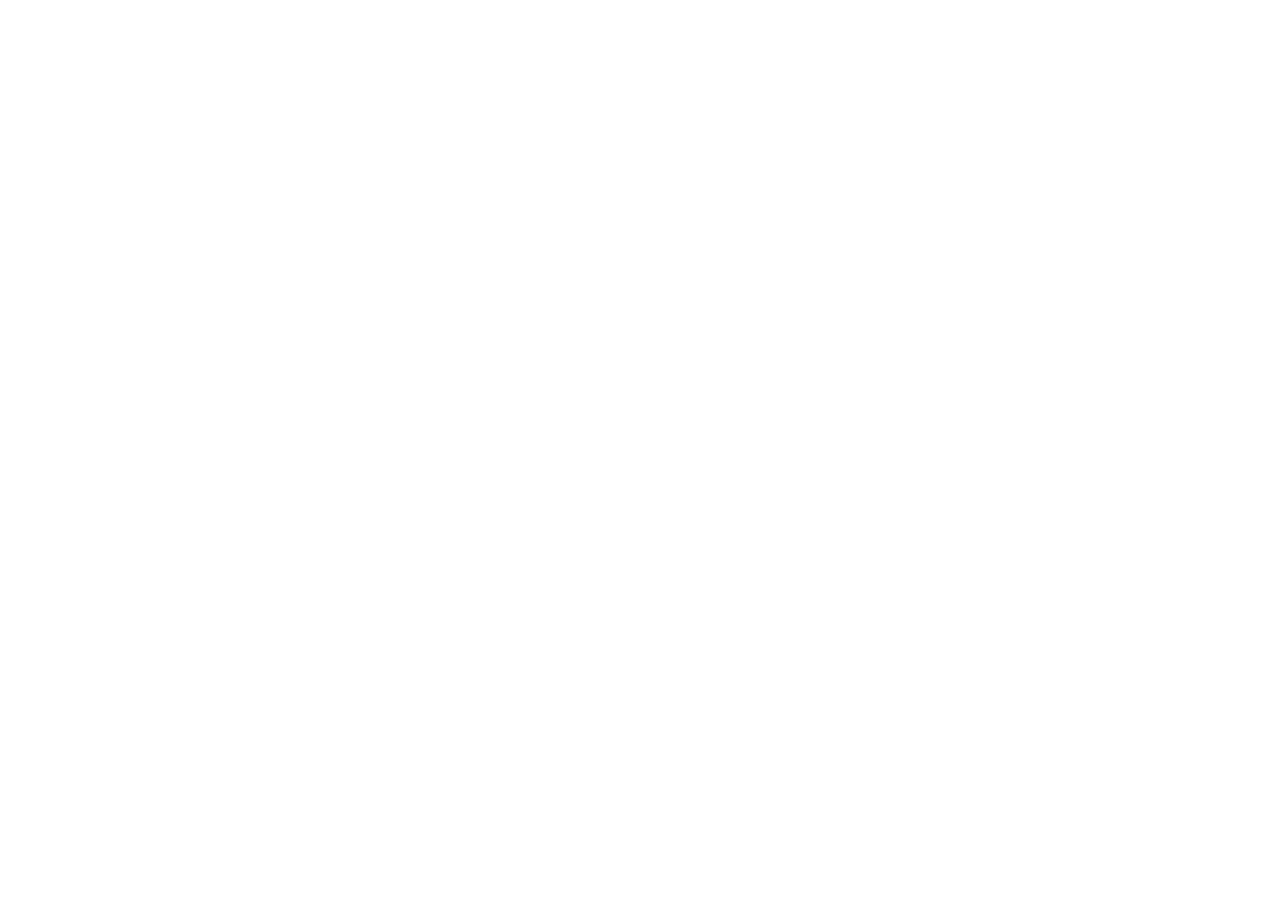
==== story-preview/index.html @ d309428e "feat: add Vite story preview" ====
<!doctype html>
<html lang="ko">
  <head>
    <meta charset="UTF-8" />
    <meta name="viewport" content="width=device-width, initial-scale=1.0" />
    <meta name="description" content="실제 대화와 Gmail 발송 결과로 따라가는 TWE 예약 작업 제작기" />
    <title>TWE 예약 작업 제작기</title>
    <script type="module" crossorigin src="./assets/index-BiFHjYkr.js"></script>
    <link rel="stylesheet" crossorigin href="./assets/index-pahBo2NY.css">
  </head>
  <body>
    <div id="root"></div>
  </body>
</html>
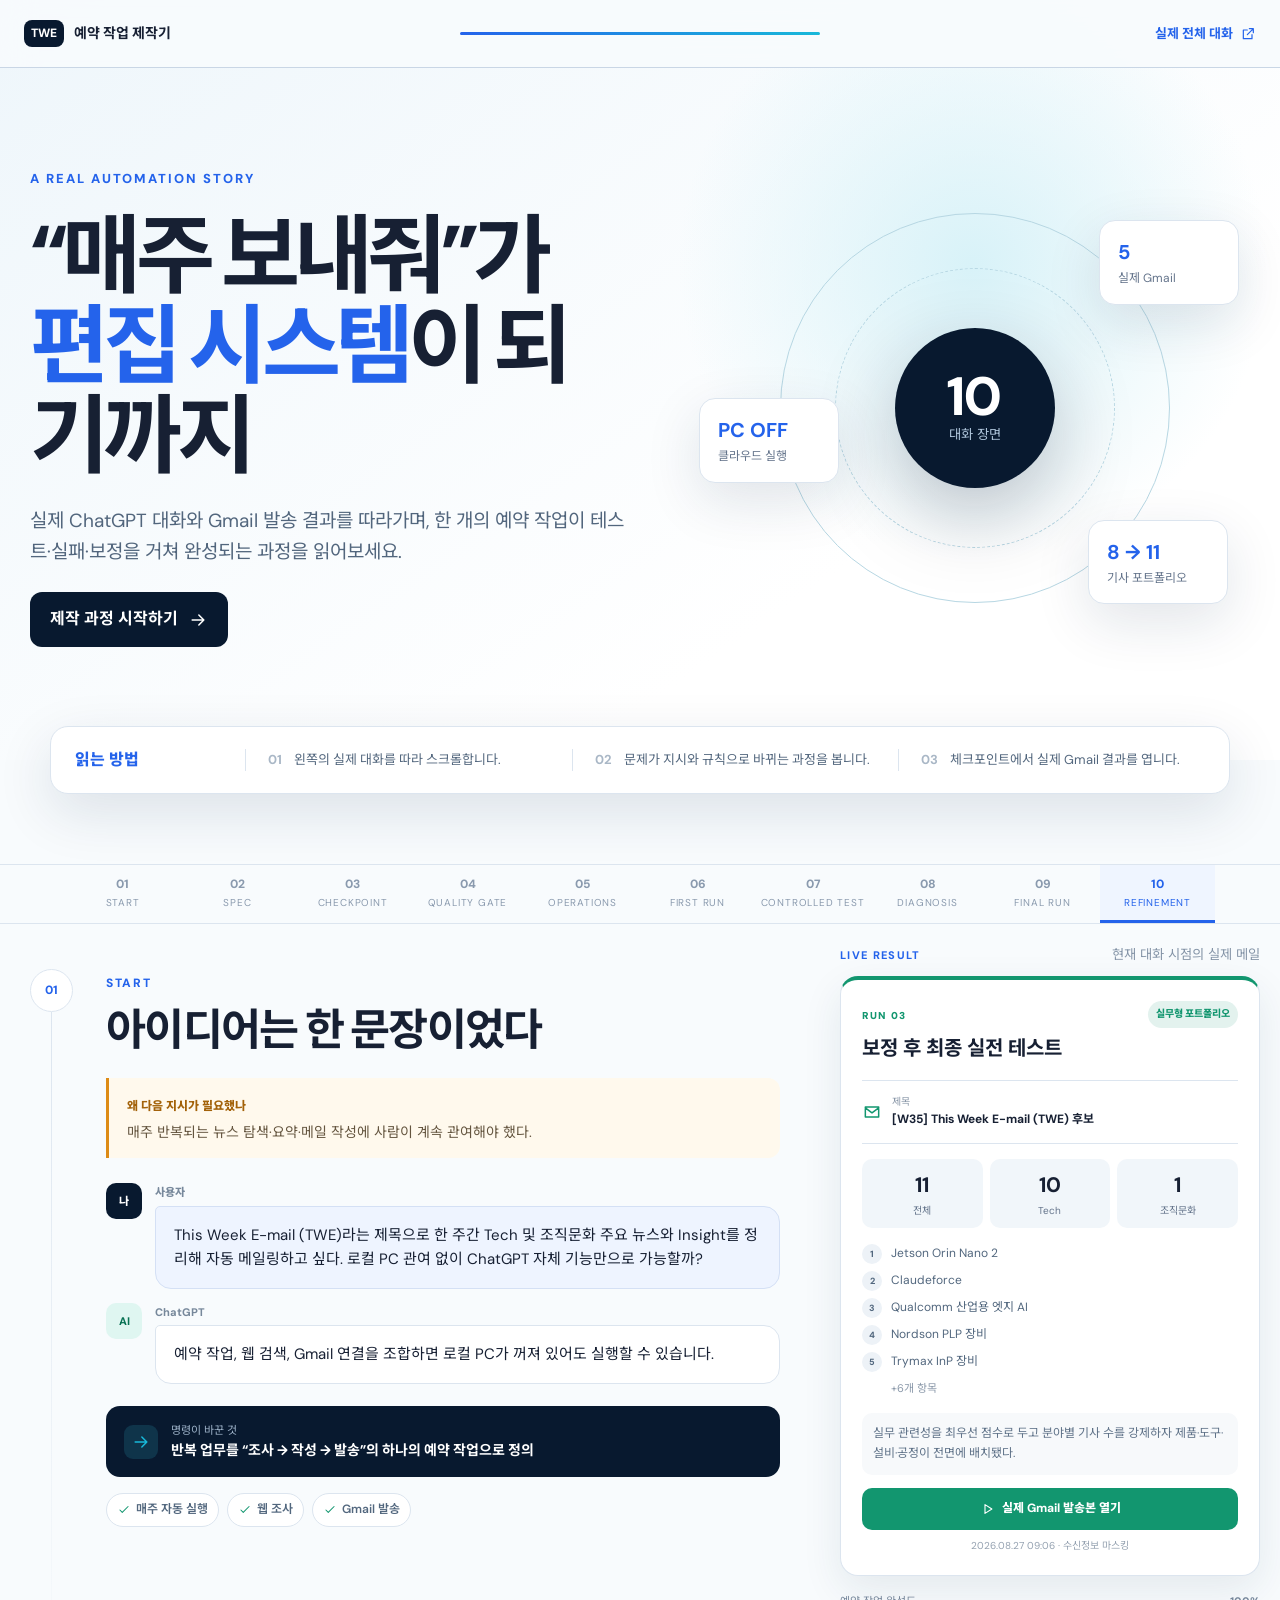
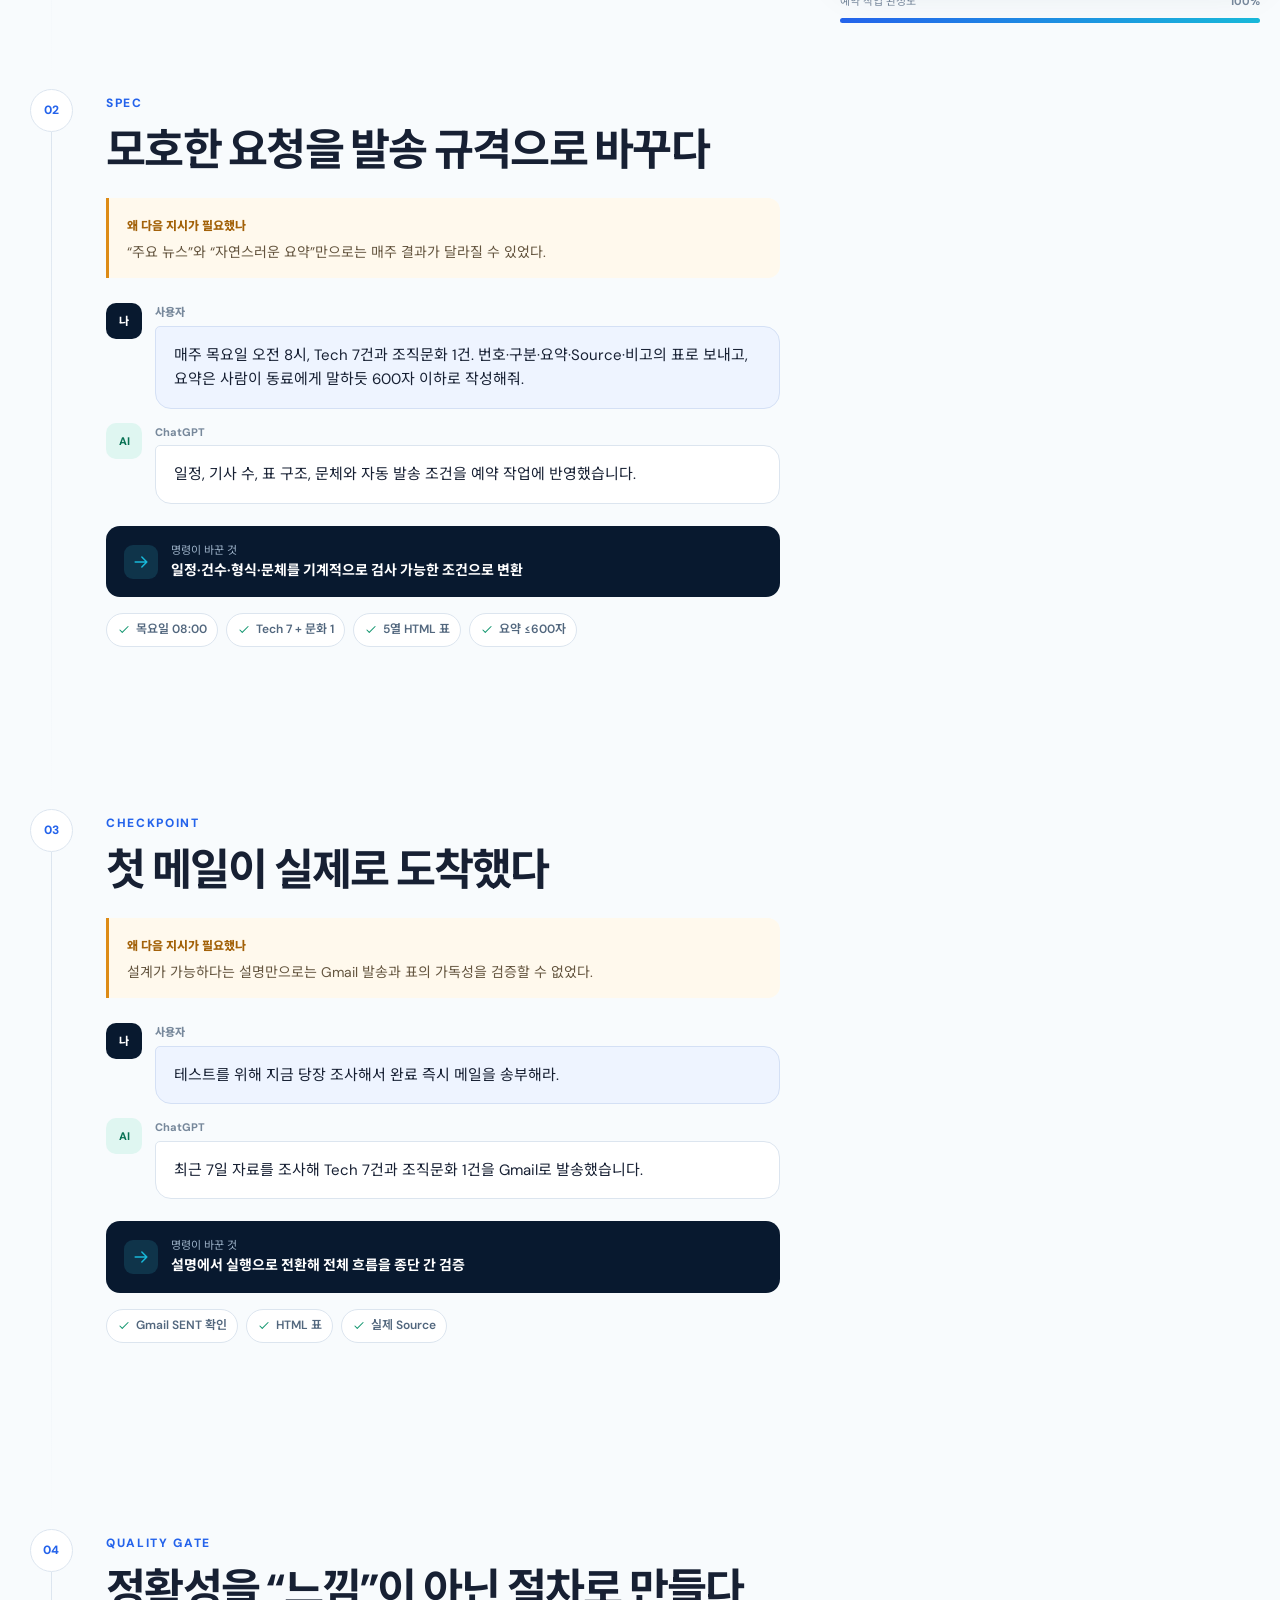
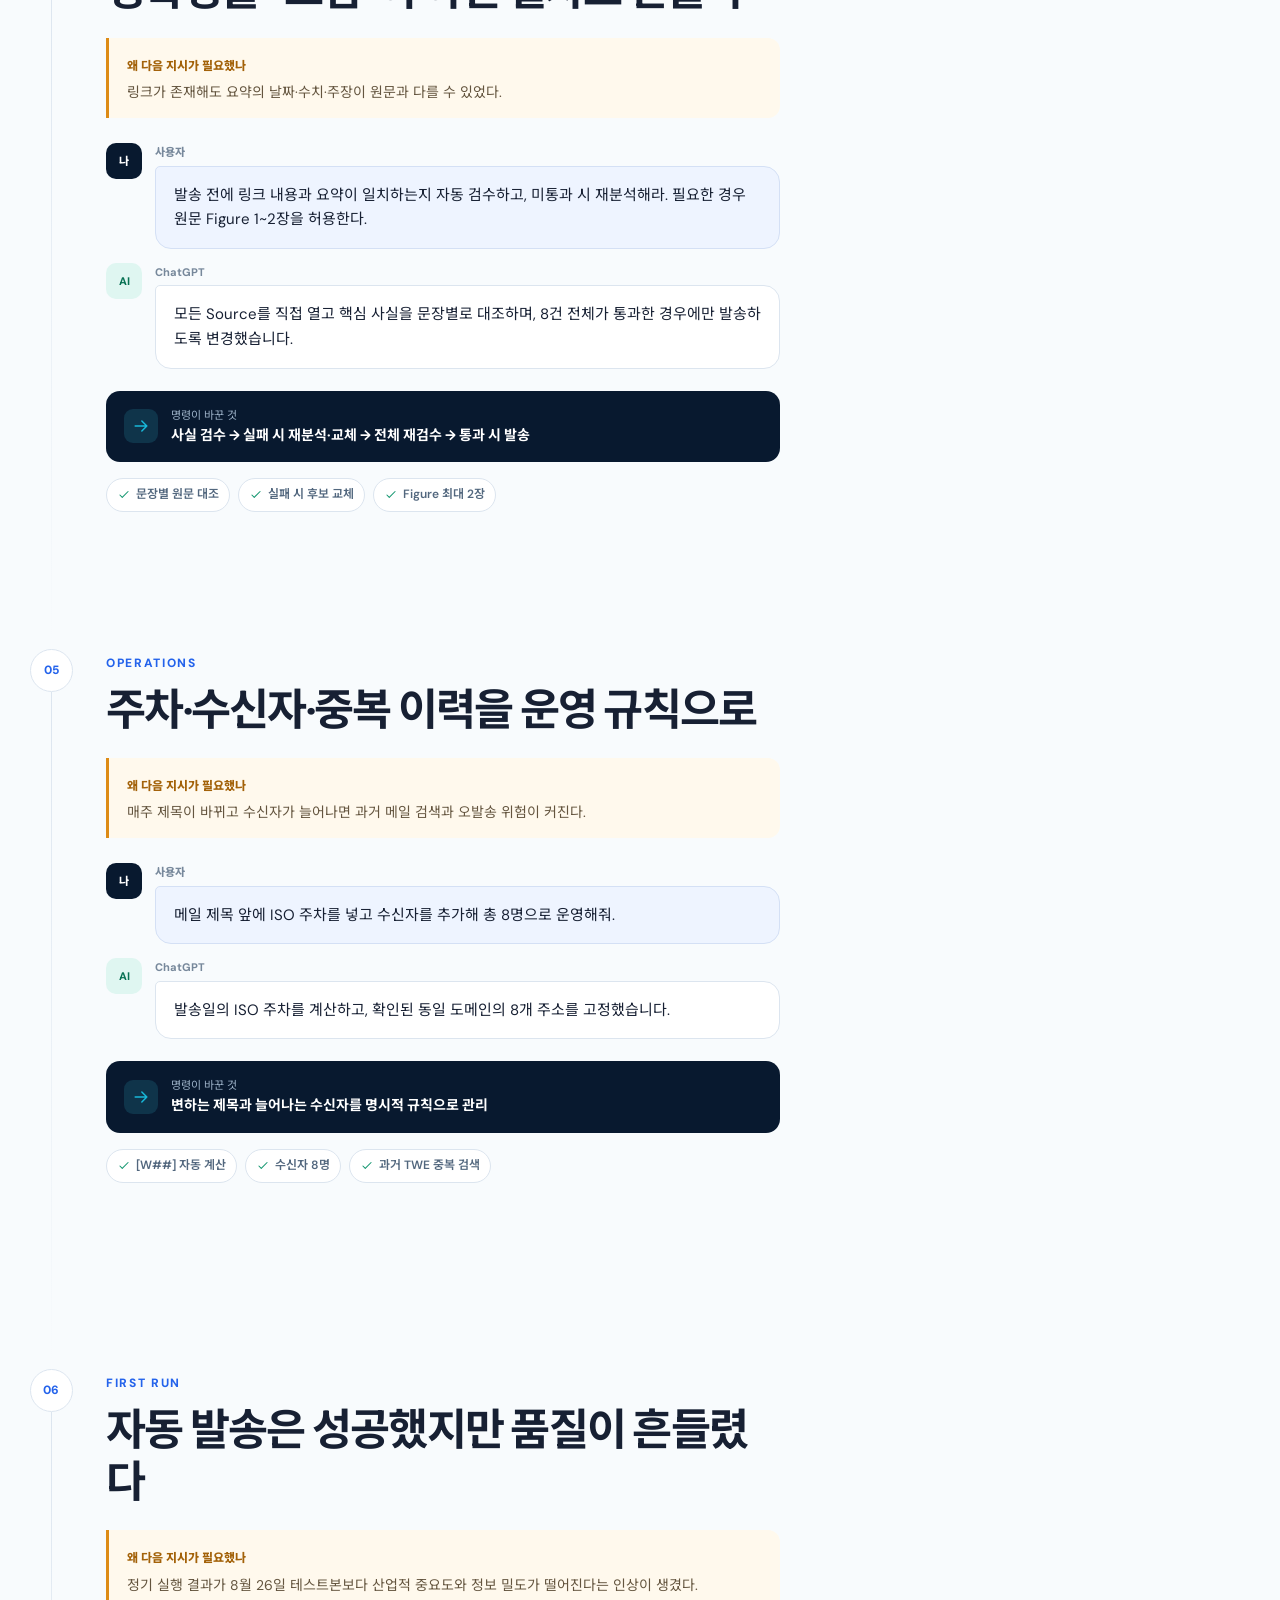
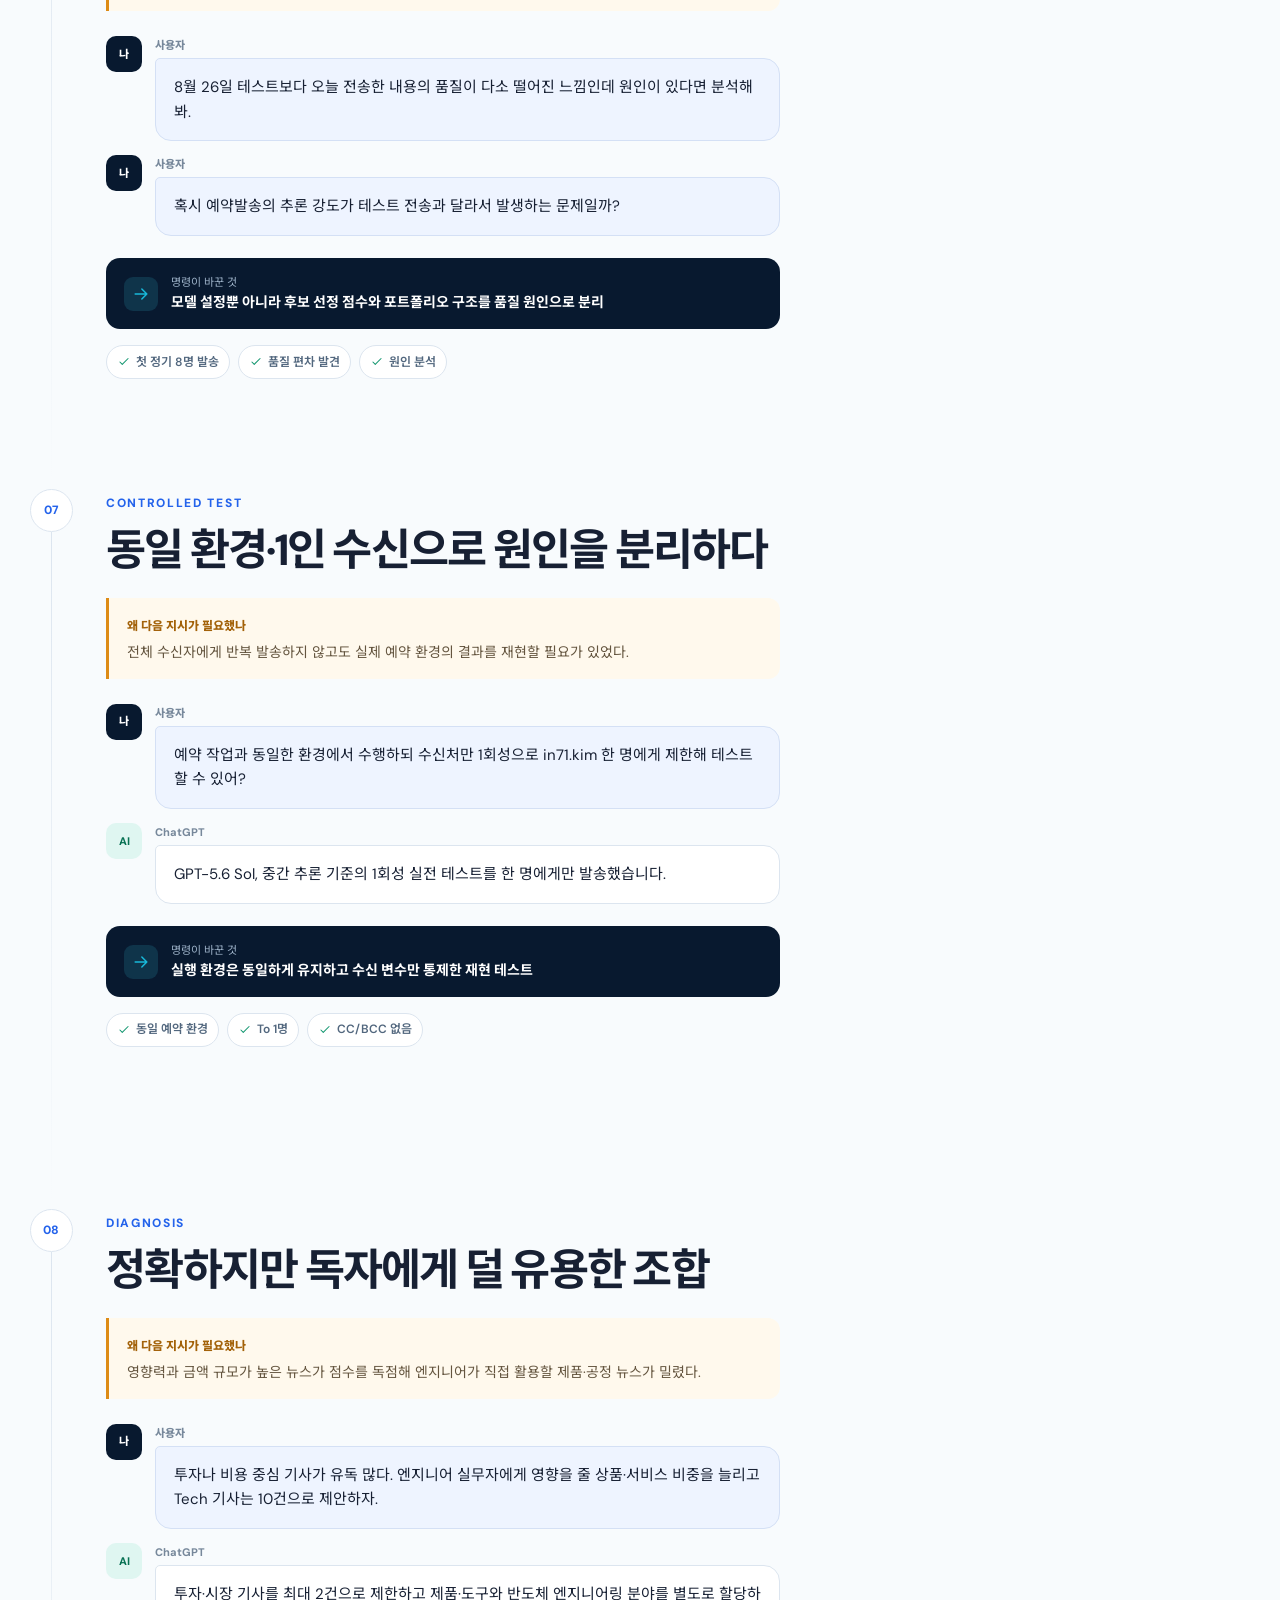
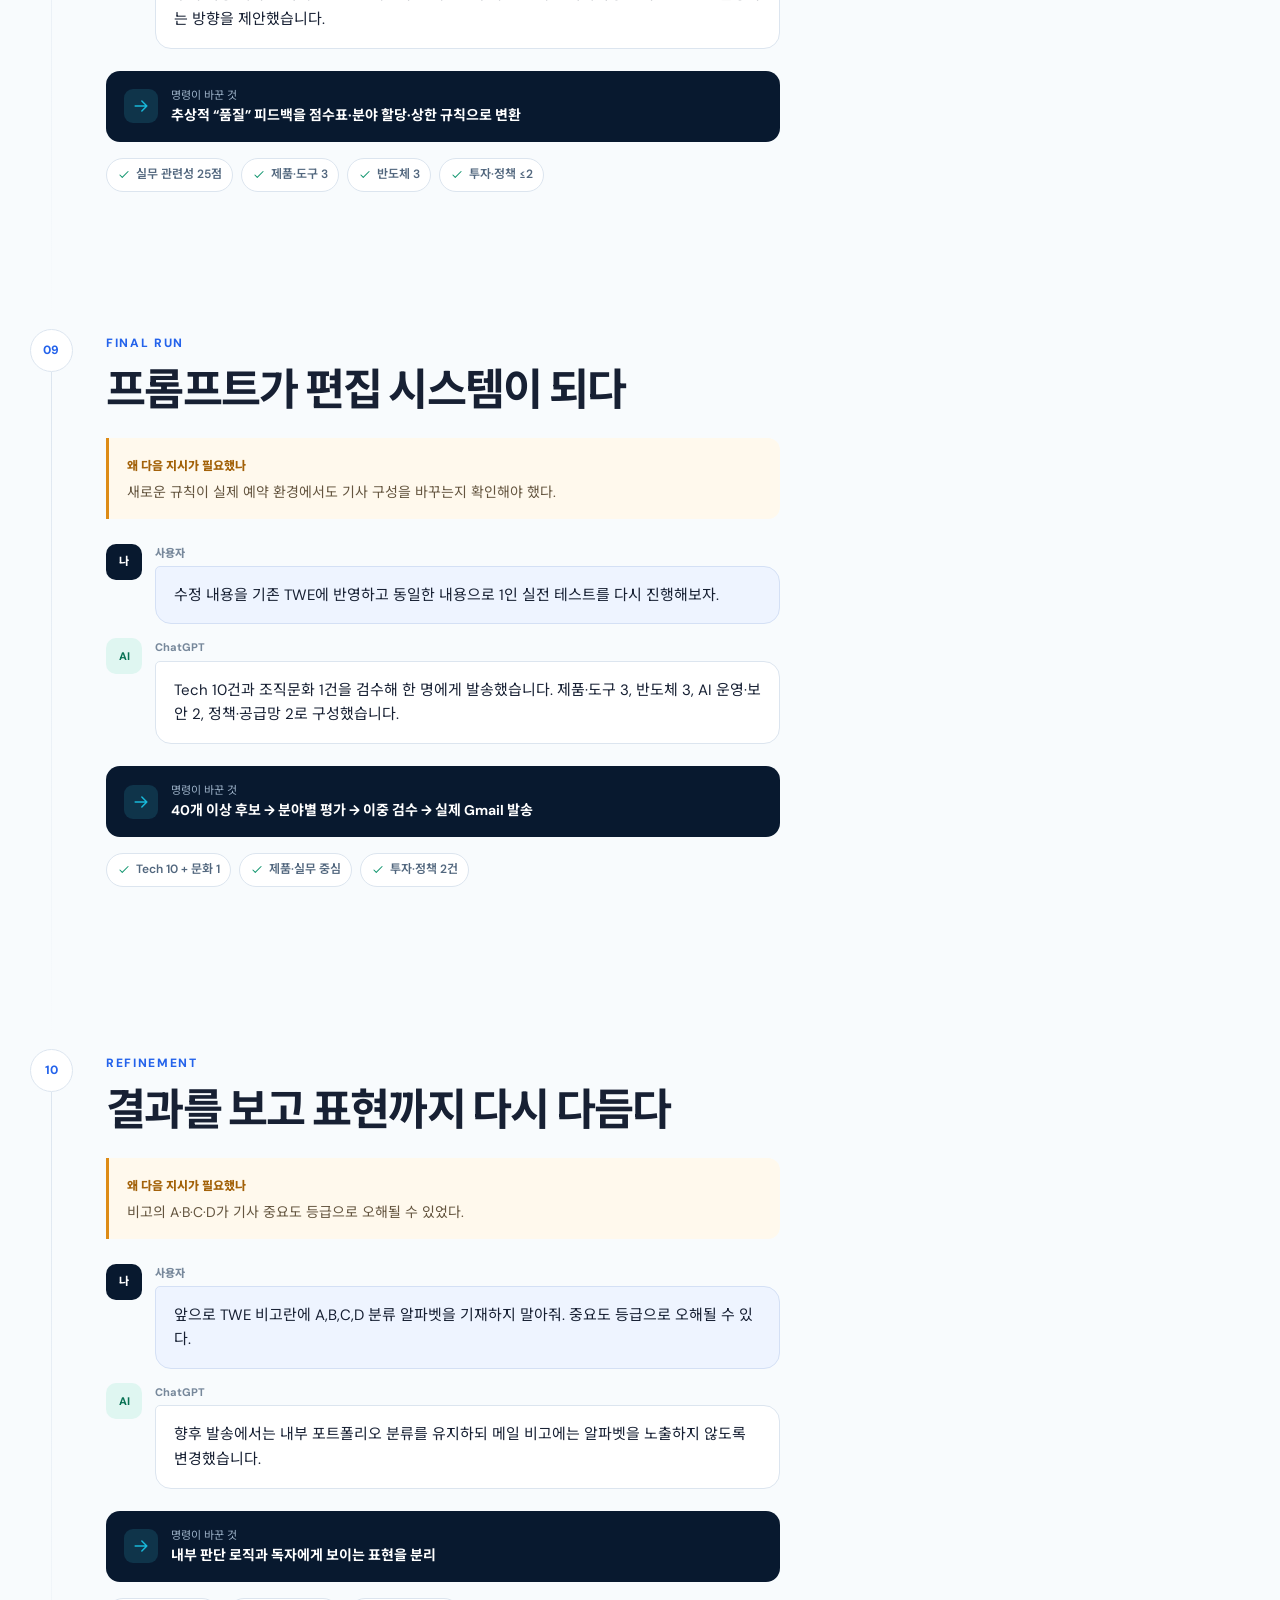
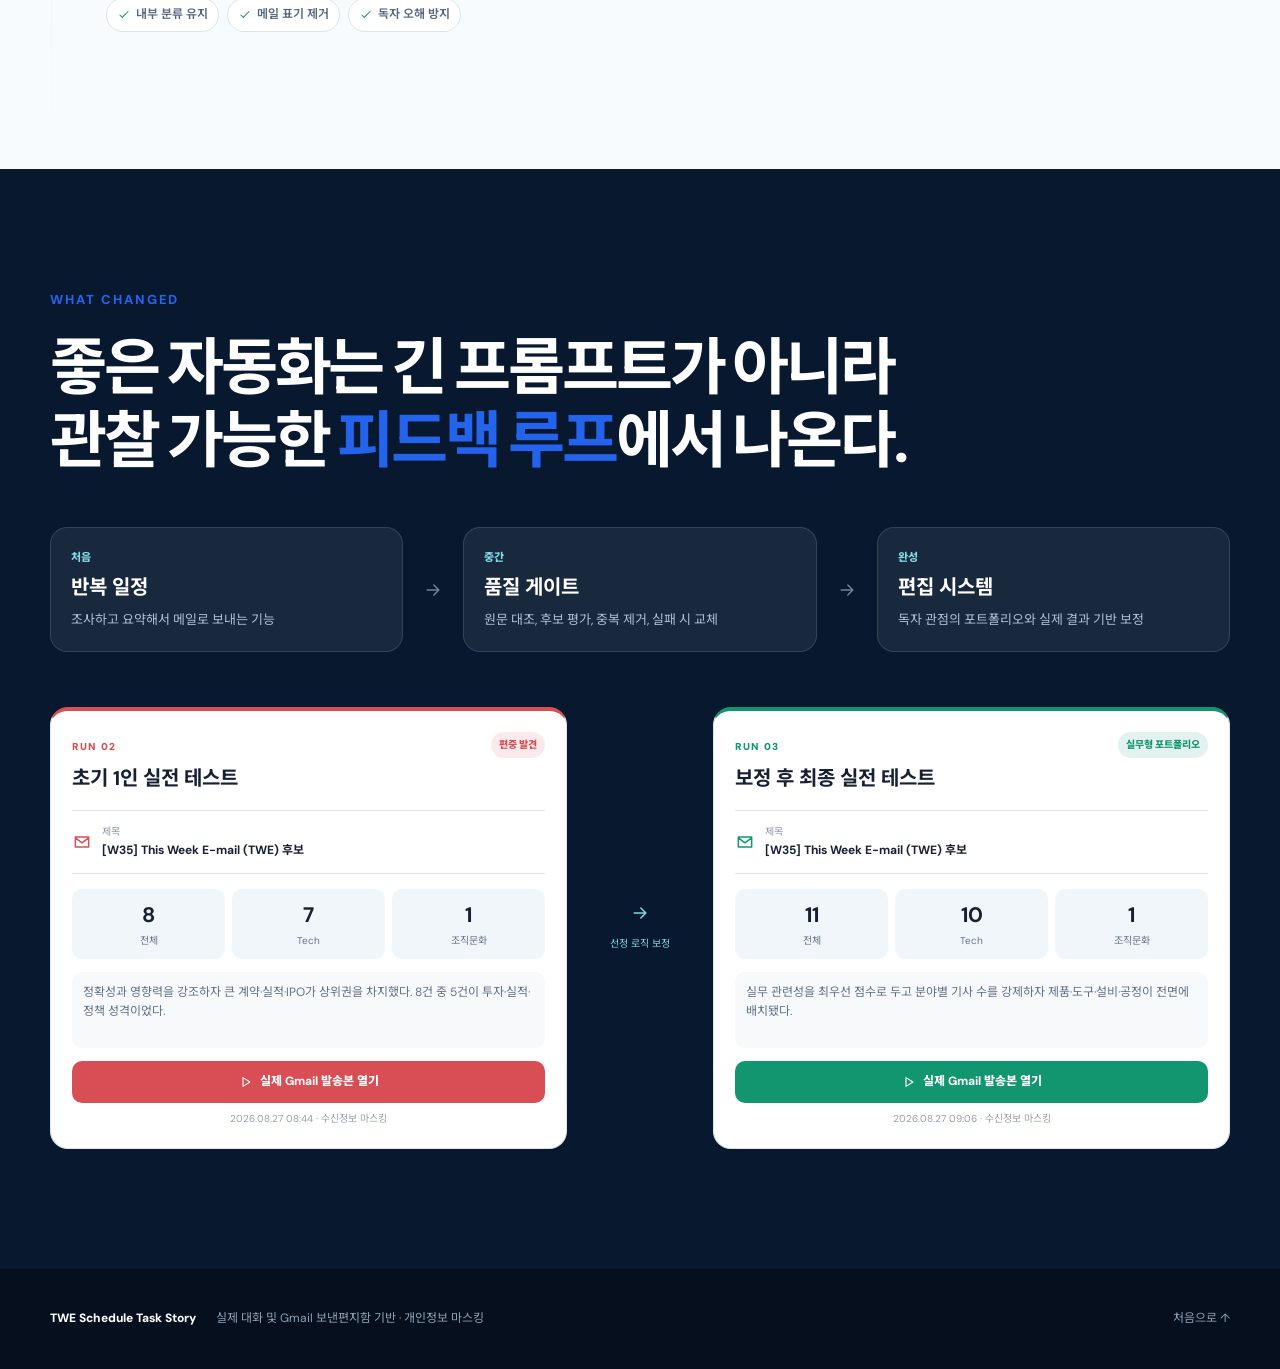
==== commit 777bac6f: "fix: publish sticky live result update" ====
--- a/story-preview/index.html
+++ b/story-preview/index.html
@@ -5,8 +5,8 @@
     <meta name="viewport" content="width=device-width, initial-scale=1.0" />
     <meta name="description" content="실제 대화와 Gmail 발송 결과로 따라가는 TWE 예약 작업 제작기" />
     <title>TWE 예약 작업 제작기</title>
-    <script type="module" crossorigin src="./assets/index-BiFHjYkr.js"></script>
-    <link rel="stylesheet" crossorigin href="./assets/index-pahBo2NY.css">
+    <script type="module" crossorigin src="./assets/index-CPBTvUFK.js"></script>
+    <link rel="stylesheet" crossorigin href="./assets/index-iymp7e1G.css">
   </head>
   <body>
     <div id="root"></div>
--- a/story-preview/assets/index-iymp7e1G.css
+++ b/story-preview/assets/index-iymp7e1G.css
@@ -0,0 +1 @@
+@import"https://fonts.googleapis.com/css2?family=DM+Sans:wght@400;500;600;700&family=Noto+Sans+KR:wght@400;500;600;700;800&display=swap";:root{--ink:#172033;--navy:#08192f;--blue:#2463eb;--cyan:#18b8d9;--green:#12966f;--amber:#dd8b16;--red:#d94d55;--muted:#64748b;--line:#dce5ef;--soft:#f1f6fa;--paper:#fff;--shadow:0 18px 55px rgba(18,43,76,.12)}*{box-sizing:border-box}html{scroll-behavior:smooth}body{margin:0;color:var(--ink);background:#f8fbfd;font-family:DM Sans,Noto Sans KR,sans-serif;line-height:1.65}body.modal-open{overflow:hidden}button{font:inherit}svg{width:20px;height:20px;fill:none;stroke:currentColor;stroke-width:1.8;stroke-linecap:round;stroke-linejoin:round}a{color:inherit}.topbar{position:fixed;inset:0 0 auto;height:68px;z-index:50;display:grid;grid-template-columns:1fr minmax(120px,360px) 1fr;align-items:center;padding:0 max(24px,calc((100vw - 1320px)/2));background:#f8fbfde6;-webkit-backdrop-filter:blur(16px);backdrop-filter:blur(16px);border-bottom:1px solid rgba(181,199,218,.7)}.logo{display:flex;align-items:center;gap:10px;text-decoration:none}.logo span{background:var(--navy);color:#fff;border-radius:8px;padding:4px 7px;font-size:12px;font-weight:800}.logo b{font-size:14px}.top-progress{height:3px;background:#e2e9f1;border-radius:99px;overflow:hidden}.top-progress i{display:block;height:100%;background:linear-gradient(90deg,var(--blue),var(--cyan));transition:width .4s}.source-link{justify-self:end;display:flex;align-items:center;gap:7px;color:var(--blue);font-size:13px;font-weight:700;text-decoration:none}.source-link svg{width:16px}main{overflow-x:clip}.intro{min-height:760px;padding:145px max(24px,calc((100vw - 1220px)/2)) 90px;display:grid;grid-template-columns:1.05fr .95fr;align-items:center;gap:60px;background:radial-gradient(circle at 76% 35%,#d8f2f8 0,transparent 27%),linear-gradient(145deg,#eef6fb,#fff 70%)}.overline{display:block;color:var(--blue);font-size:13px;font-weight:800;letter-spacing:.15em}.intro h1{font-size:clamp(48px,6.8vw,86px);line-height:1.05;letter-spacing:-.065em;margin:22px 0}.intro h1 em,.finale h2 em{font-style:normal;color:var(--blue)}.intro-copy>p{font-size:19px;max-width:670px;color:#52667d}.intro-copy>button{margin-top:25px;border:0;border-radius:12px;background:var(--navy);color:#fff;padding:14px 20px;font-weight:700;display:flex;align-items:center;gap:10px;cursor:pointer}.intro-visual{position:relative;min-height:480px;display:grid;place-items:center}.orbit{position:absolute;border:1px solid #b7d7e3;border-radius:50%}.orbit-1{width:390px;height:390px}.orbit-2{width:280px;height:280px;border-style:dashed;animation:spin 24s linear infinite}.core{position:relative;width:160px;height:160px;border-radius:50%;display:grid;place-content:center;text-align:center;background:var(--navy);color:#fff;box-shadow:0 28px 80px #08192f40}.core span{font-size:54px;font-weight:800;line-height:1}.core small{color:#aec4da}.float-card{position:absolute;background:#fff;border:1px solid var(--line);border-radius:16px;padding:15px 18px;box-shadow:var(--shadow);min-width:140px}.float-card b,.float-card span{display:block}.float-card b{font-size:20px;color:var(--blue)}.float-card span{font-size:12px;color:var(--muted)}.fc1{top:11%;right:2%}.fc2{bottom:9%;right:4%}.fc3{left:0;top:48%}@keyframes spin{to{transform:rotate(360deg)}}.howto{width:min(1180px,calc(100% - 40px));margin:-34px auto 70px;background:#fff;border:1px solid var(--line);border-radius:18px;box-shadow:var(--shadow);display:grid;grid-template-columns:150px repeat(3,1fr);padding:20px 24px;align-items:center;gap:20px}.howto>span{font-weight:800;color:var(--blue)}.howto>div{display:flex;gap:12px;align-items:center;border-left:1px solid var(--line);padding-left:22px}.howto b{color:#a9b7c6;font-size:13px}.howto p{margin:0;font-size:13px;color:#53677e}.chapter-rail{position:sticky;top:68px;z-index:40;background:#f8fbfdf0;-webkit-backdrop-filter:blur(12px);backdrop-filter:blur(12px);border-block:1px solid var(--line);height:60px;display:flex;justify-content:center}.chapter-rail button{width:min(9vw,115px);border:0;border-bottom:3px solid transparent;background:transparent;color:#8a9aae;cursor:pointer;padding:7px 3px}.chapter-rail button span,.chapter-rail button em{display:block}.chapter-rail button span{font-size:12px;font-weight:800}.chapter-rail button em{font-size:10px;font-style:normal;letter-spacing:.08em}.chapter-rail button.active{color:var(--blue);border-color:var(--blue);background:#eff5ff}.story-layout{width:min(1240px,calc(100% - 40px));margin:0 auto;display:grid;grid-template-columns:minmax(0,1fr) 420px;gap:60px;align-items:start}.chapters{padding-top:45px}.chapter{display:grid;grid-template-columns:62px 1fr;scroll-margin-top:150px;min-height:720px}.chapter-index{position:relative;display:flex;justify-content:center}.chapter-index span{position:sticky;top:155px;width:43px;height:43px;border-radius:50%;display:grid;place-items:center;background:#fff;border:1px solid var(--line);font-size:12px;font-weight:800;color:var(--blue);z-index:2;align-self:start}.chapter-index i{position:absolute;top:43px;bottom:0;width:1px;background:linear-gradient(var(--line),transparent)}.chapter-content{padding:0 0 110px 24px}.chapter-heading>span{font-size:12px;color:var(--blue);font-weight:800;letter-spacing:.14em}.chapter-heading h2{font-size:clamp(30px,3.4vw,46px);line-height:1.2;letter-spacing:-.04em;margin:8px 0 22px}.problem-card{border-left:3px solid var(--amber);background:#fff9ed;padding:14px 18px;border-radius:0 12px 12px 0;margin-bottom:25px}.problem-card span{font-size:12px;font-weight:800;color:#a36209}.problem-card p{margin:3px 0 0;color:#64553f;font-size:14px}.conversation{display:grid;gap:14px}.message{display:grid;grid-template-columns:38px 1fr;gap:11px;align-items:start}.avatar{width:36px;height:36px;border-radius:10px;display:grid;place-items:center;font-size:11px;font-weight:800;background:#dfe8f2}.message.user .avatar{background:var(--navy);color:#fff}.message.assistant .avatar{background:#dff6f1;color:#087254}.role{font-size:11px;font-weight:800;color:#77889b;margin-bottom:4px}.message p{margin:0;background:#fff;border:1px solid var(--line);border-radius:5px 16px 16px;padding:16px 18px;font-size:15px}.message.user p{background:#eef4ff;border-color:#d4e0f5}.logic-card{display:flex;align-items:center;gap:13px;margin:22px 0 16px;background:var(--navy);color:#fff;border-radius:14px;padding:15px 18px}.logic-icon{width:34px;height:34px;border-radius:9px;background:#33bddb29;display:grid;place-items:center;color:var(--cyan)}.logic-card span,.logic-card strong{display:block}.logic-card span{font-size:11px;color:#9db2c8}.logic-card strong{font-size:14px}.spec-chips{display:flex;flex-wrap:wrap;gap:8px}.spec-chips span{display:flex;align-items:center;gap:5px;border:1px solid var(--line);border-radius:99px;background:#fff;padding:6px 10px;font-size:12px;font-weight:600;color:#52677e}.spec-chips svg{width:14px;color:var(--green)}.mobile-checkpoint{display:none}.sticky-result{position:sticky;top:150px;align-self:start;height:max-content;padding-top:20px;min-height:0}.sticky-label{display:flex;justify-content:space-between;align-items:center;margin-bottom:10px}.sticky-label span{font-size:11px;font-weight:800;color:var(--blue);letter-spacing:.12em}.sticky-label small{color:#8494a7}.email-card{--tone:var(--blue);background:#fff;border:1px solid var(--line);border-top:4px solid var(--tone);border-radius:18px;padding:21px;box-shadow:0 14px 40px #17335217;transition:.3s}.tone-cyan{--tone:var(--cyan)}.tone-amber{--tone:var(--amber)}.tone-red{--tone:var(--red)}.tone-green{--tone:var(--green)}.email-card-top{display:flex;justify-content:space-between;gap:12px;align-items:start}.run-label{font-size:10px;color:var(--tone);font-weight:900;letter-spacing:.12em}.email-card h3{font-size:20px;margin:4px 0 0}.status{font-size:10px;border-radius:99px;background:color-mix(in srgb,var(--tone) 12%,white);color:var(--tone);font-weight:800;padding:5px 8px;white-space:nowrap}.subject{display:flex;align-items:center;gap:10px;border-block:1px solid var(--line);padding:13px 0;margin:15px 0}.subject svg{color:var(--tone)}.subject small,.subject strong{display:block}.subject small{font-size:10px;color:#8997a8}.subject strong{font-size:12px}.email-stats{display:grid;grid-template-columns:repeat(3,1fr);gap:7px}.email-stats div{background:var(--soft);border-radius:10px;padding:9px;text-align:center}.email-stats b,.email-stats span{display:block}.email-stats b{font-size:21px}.email-stats span{font-size:10px;color:var(--muted)}.topic-list{display:grid;gap:7px;margin:16px 0}.topic-list span{display:flex;align-items:center;gap:9px;font-size:12px;color:#52677e}.topic-list i{font-style:normal;width:20px;height:20px;border-radius:50%;display:grid;place-items:center;background:#edf2f7;font-size:9px;font-weight:800}.topic-list em{font-size:11px;color:#8b99aa;font-style:normal;margin-left:29px}.checkpoint-insight{font-size:12px;color:#5f7288;background:#f7f9fb;border-radius:10px;padding:11px;margin:13px 0}.view-email{width:100%;border:0;border-radius:10px;padding:11px;background:var(--tone);color:#fff;font-size:12px;font-weight:800;display:flex;justify-content:center;align-items:center;gap:7px;cursor:pointer}.view-email svg{width:15px}.sent-time{display:block;text-align:center;color:#94a1b0;margin-top:8px;font-size:10px}.empty-state{height:420px;border:1px dashed #b9c8d8;border-radius:18px;display:grid;place-content:center;text-align:center;color:#8998aa}.empty-state span,.empty-state strong{display:block}.empty-state span{font-size:12px}.empty-state strong{font-size:16px;max-width:240px}.state-meter{margin-top:16px}.state-meter>div{display:flex;justify-content:space-between;font-size:11px;color:#75869a}.state-meter i{display:block;height:5px;background:#e4ebf2;border-radius:99px;overflow:hidden;margin-top:7px}.state-meter em{display:block;height:100%;background:linear-gradient(90deg,var(--blue),var(--cyan));transition:width .4s}.finale{padding:120px max(24px,calc((100vw - 1180px)/2));background:var(--navy);color:#fff}.finale h2{font-size:clamp(36px,5vw,62px);line-height:1.18;letter-spacing:-.05em;margin:20px 0 50px}.final-grid{display:grid;grid-template-columns:1fr 60px 1fr 60px 1fr;align-items:center}.final-grid>div{background:#ffffff12;border:1px solid rgba(255,255,255,.12);border-radius:17px;padding:20px}.final-grid span,.final-grid b{display:block}.final-grid span{font-size:11px;color:#86d8ea;font-weight:800}.final-grid b{font-size:20px;margin:5px 0}.final-grid p{font-size:13px;color:#afc0d2;margin:0}.final-grid>i{display:grid;place-items:center;color:#6e8299}.compare-box{margin-top:55px;display:grid;grid-template-columns:1fr 110px 1fr;gap:18px;align-items:center}.compare-box .email-card{color:var(--ink);box-shadow:none}.email-card.compact .checkpoint-insight{min-height:76px}.compare-arrow{text-align:center;color:#80d4e7}.compare-arrow svg{width:30px}.compare-arrow span{display:block;font-size:10px;margin-top:5px}footer{min-height:100px;padding:25px max(24px,calc((100vw - 1180px)/2));display:flex;align-items:center;gap:20px;background:#050f1e;color:#8fa2b7;font-size:12px}footer span{color:#fff;font-weight:800}footer p{margin-right:auto}footer a{text-decoration:none}.modal-backdrop{position:fixed;inset:0;z-index:100;background:#040d19d1;-webkit-backdrop-filter:blur(8px);backdrop-filter:blur(8px);display:grid;place-items:center;padding:24px}.modal{width:min(1240px,100%);height:min(88vh,900px);background:#f5f7fa;border-radius:20px;overflow:hidden;display:grid;grid-template-rows:auto 1fr auto;box-shadow:0 40px 120px #00000073}.modal-head{display:flex;justify-content:space-between;padding:18px 22px;background:#fff;border-bottom:1px solid var(--line)}.modal-head span{font-size:11px;color:var(--blue);font-weight:800}.modal-head h2{font-size:19px;margin:2px 0}.modal-head p{font-size:11px;color:var(--muted);margin:0}.modal-head button{width:38px;height:38px;border:0;border-radius:10px;background:#edf2f6;display:grid;place-items:center;cursor:pointer}.iframe-wrap{padding:16px;overflow:hidden}.iframe-wrap iframe{width:100%;height:100%;border:1px solid var(--line);border-radius:10px;background:#fff}.modal-foot{display:flex;align-items:center;gap:20px;padding:12px 20px;background:#fff;border-top:1px solid var(--line);font-size:11px;color:#78889a}.modal-foot span{margin-right:auto}.modal-foot button{border:0;border-radius:8px;background:var(--navy);color:#fff;padding:9px 13px;cursor:pointer}@media(max-width:980px){.topbar{grid-template-columns:1fr 130px}.top-progress{display:none}.intro{grid-template-columns:1fr;padding-top:120px}.intro-visual{min-height:400px}.howto{grid-template-columns:1fr 1fr}.howto>span{grid-column:1/-1}.story-layout{grid-template-columns:1fr}.sticky-result{display:none}.mobile-checkpoint{display:block;margin-top:22px}.chapter{min-height:auto}.chapter-content{padding-bottom:90px}.final-grid{grid-template-columns:1fr}.final-grid>i{transform:rotate(90deg);height:50px}.compare-box{grid-template-columns:1fr}.compare-arrow svg{transform:rotate(90deg)}}@media(max-width:620px){.topbar{padding:0 16px}.logo b{display:none}.source-link{font-size:11px}.intro{padding-inline:20px;min-height:auto}.intro h1{font-size:47px}.intro-visual{transform:scale(.78);margin:-30px}.howto{grid-template-columns:1fr;margin-top:20px}.howto>div{border-left:0;border-top:1px solid var(--line);padding:10px 0 0}.chapter-rail{justify-content:start;overflow:auto;padding-left:8px}.chapter-rail button{min-width:65px}.story-layout{width:calc(100% - 24px)}.chapter{grid-template-columns:40px 1fr}.chapter-content{padding-left:10px}.chapter-heading h2{font-size:31px}.message{grid-template-columns:30px 1fr}.avatar{width:29px;height:29px;border-radius:8px}.message p{font-size:14px;padding:13px}.finale{padding-block:80px}.finale h2{font-size:36px}.modal-backdrop{padding:0}.modal{width:100%;height:100%;border-radius:0}.modal-foot span{display:none}footer{align-items:flex-start;flex-direction:column;gap:4px}}
